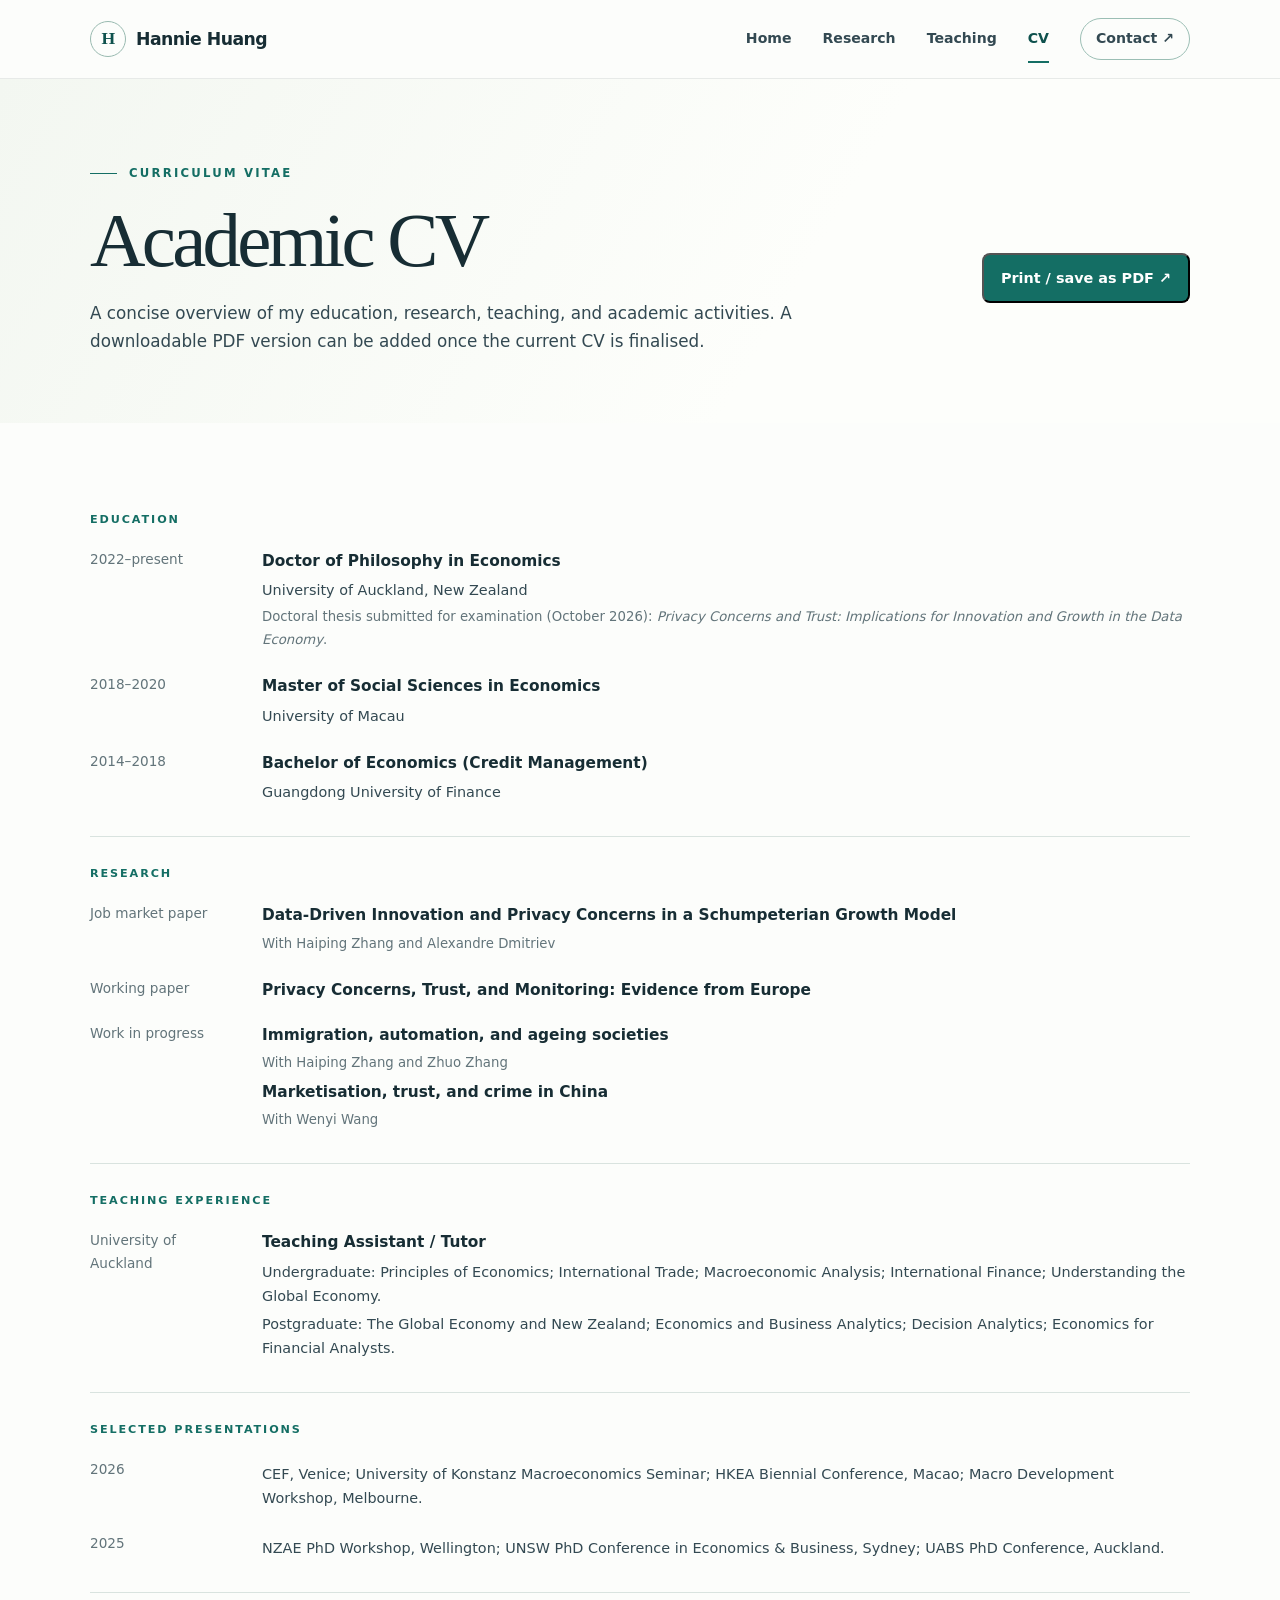
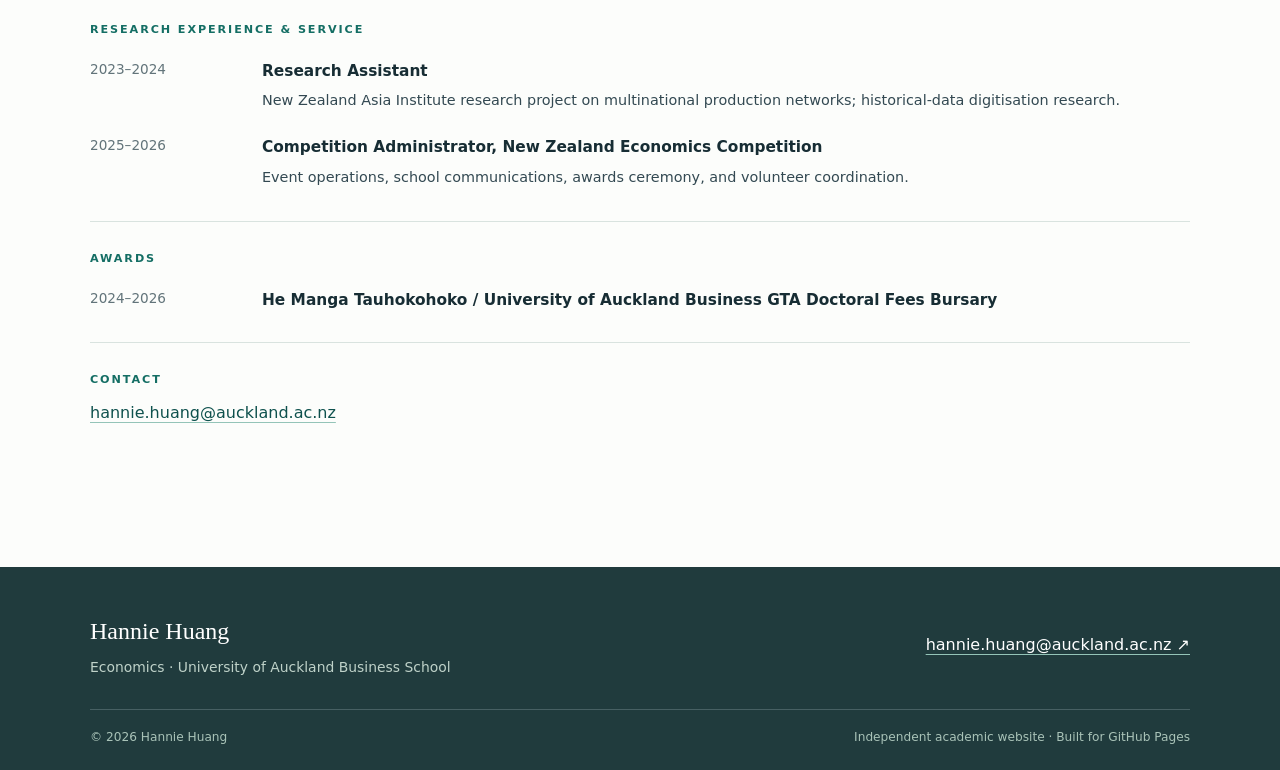
==== cv.html @ b25e2229 "Add files via upload" ====
<!doctype html>
<html lang="en"><head><meta charset="utf-8"><meta name="viewport" content="width=device-width, initial-scale=1">
<meta name="description" content="Academic CV of Hannie Huang, PhD candidate in Economics at the University of Auckland."><meta name="theme-color" content="#fcfdfb">
<meta property="og:title" content="Academic CV | Hannie Huang"><meta property="og:description" content="Academic CV of Hannie Huang, PhD candidate in Economics at the University of Auckland."><meta property="og:type" content="website">
<link rel="icon" href="assets/favicon.svg" type="image/svg+xml"><link rel="stylesheet" href="assets/site.css">
<title>Academic CV | Hannie Huang</title></head>
<body><a class="skip-link" href="#main">Skip to content</a>
<header class="site-header"><div class="container header-inner"><a class="brand" href="index.html" aria-label="Hannie Huang homepage"><span class="brand-mark" aria-hidden="true">H</span> Hannie Huang</a>
<button class="menu-toggle" type="button" aria-expanded="false" aria-controls="mainnav">Menu</button>
<nav class="site-nav" id="mainnav" aria-label="Primary navigation"><a href="index.html">Home</a><a href="research.html">Research</a><a href="teaching.html">Teaching</a><a href="cv.html" aria-current="page">CV</a><a class="nav-contact" href="mailto:hannie.huang@auckland.ac.nz">Contact ↗</a></nav></div></header>
<main id="main">
<section class="page-hero"><div class="container"><div class="eyebrow">Curriculum vitae</div><div class="cv-header-row"><div><h1>Academic CV</h1><p>A concise overview of my education, research, teaching, and academic activities. A downloadable PDF version can be added once the current CV is finalised.</p></div><button class="btn btn-primary no-print" type="button" onclick="window.print()">Print / save as PDF ↗</button></div></div></section>
<div class="container content-shell"><section class="cv-block"><span class="kicker">Education</span><div class="cv-entry"><div class="cv-date">2022–present</div><div><strong>Doctor of Philosophy in Economics</strong><p>University of Auckland, New Zealand</p><p class="small">Doctoral thesis submitted for examination (October 2026): <em>Privacy Concerns and Trust: Implications for Innovation and Growth in the Data Economy</em>.</p></div></div>
<div class="cv-entry"><div class="cv-date">2018–2020</div><div><strong>Master of Social Sciences in Economics</strong><p>University of Macau</p></div></div>
<div class="cv-entry"><div class="cv-date">2014–2018</div><div><strong>Bachelor of Economics (Credit Management)</strong><p>Guangdong University of Finance</p></div></div></section>
<section class="cv-block"><span class="kicker">Research</span><div class="cv-entry"><div class="cv-date">Job market paper</div><div><strong>Data-Driven Innovation and Privacy Concerns in a Schumpeterian Growth Model</strong><p class="small">With Haiping Zhang and Alexandre Dmitriev</p></div></div>
<div class="cv-entry"><div class="cv-date">Working paper</div><div><strong>Privacy Concerns, Trust, and Monitoring: Evidence from Europe</strong></div></div>
<div class="cv-entry"><div class="cv-date">Work in progress</div><div><strong>Immigration, automation, and ageing societies</strong><p class="small">With Haiping Zhang and Zhuo Zhang</p><strong>Marketisation, trust, and crime in China</strong><p class="small">With Wenyi Wang</p></div></div></section>
<section class="cv-block"><span class="kicker">Teaching experience</span><div class="cv-entry"><div class="cv-date">University of Auckland</div><div><strong>Teaching Assistant / Tutor</strong><p>Undergraduate: Principles of Economics; International Trade; Macroeconomic Analysis; International Finance; Understanding the Global Economy.</p><p>Postgraduate: The Global Economy and New Zealand; Economics and Business Analytics; Decision Analytics; Economics for Financial Analysts.</p></div></div></section>
<section class="cv-block"><span class="kicker">Selected presentations</span><div class="cv-entry"><div class="cv-date">2026</div><div><p>CEF, Venice; University of Konstanz Macroeconomics Seminar; HKEA Biennial Conference, Macao; Macro Development Workshop, Melbourne.</p></div></div><div class="cv-entry"><div class="cv-date">2025</div><div><p>NZAE PhD Workshop, Wellington; UNSW PhD Conference in Economics & Business, Sydney; UABS PhD Conference, Auckland.</p></div></div></section>
<section class="cv-block"><span class="kicker">Research experience & service</span><div class="cv-entry"><div class="cv-date">2023–2024</div><div><strong>Research Assistant</strong><p>New Zealand Asia Institute research project on multinational production networks; historical-data digitisation research.</p></div></div><div class="cv-entry"><div class="cv-date">2025–2026</div><div><strong>Competition Administrator, New Zealand Economics Competition</strong><p>Event operations, school communications, awards ceremony, and volunteer coordination.</p></div></div></section>
<section class="cv-block"><span class="kicker">Awards</span><div class="cv-entry"><div class="cv-date">2024–2026</div><div><strong>He Manga Tauhokohoko / University of Auckland Business GTA Doctoral Fees Bursary</strong></div></div></section>
<section class="cv-block"><span class="kicker">Contact</span><p><a href="mailto:hannie.huang@auckland.ac.nz">hannie.huang@auckland.ac.nz</a></p></section></div></main>
<footer class="site-footer"><div class="container"><div class="footer-main"><div><strong>Hannie Huang</strong><p>Economics · University of Auckland Business School</p></div><a href="mailto:hannie.huang@auckland.ac.nz">hannie.huang@auckland.ac.nz ↗</a></div>
<div class="footer-bottom"><span>© <span class="year">2026</span> Hannie Huang</span><span>Independent academic website · Built for GitHub Pages</span></div></div></footer>
<script src="assets/site.js" defer></script></body></html>
---- assets/site.css ----
/* Hannie Huang · Academic website · no remote assets or dependencies */
:root {
  --ink:#172d34;--ink2:#334952;--muted:#62747a;--line:#d9e3df;
  --accent:#146e64;--accent-dark:#0e514d;--accent-pale:#e5f1eb;
  --paper:#fcfdfb;--white:#ffffff;--cream:#f4f6f2;--gold:#cda96c;
  --max:1100px;--radius:14px;
}
*{box-sizing:border-box}
html{scroll-behavior:smooth}
body{margin:0;color:var(--ink);background:var(--paper);font-family:system-ui,-apple-system,"Segoe UI",Roboto,"Helvetica Neue",Arial,sans-serif;line-height:1.67;-webkit-font-smoothing:antialiased}
a{color:var(--accent-dark);text-decoration-color:#94c4b8;text-underline-offset:4px}
a:hover{text-decoration-color:var(--accent-dark)}
button{font:inherit;cursor:pointer} img{max-width:100%;height:auto} ::selection{background:#c9e8dc;color:#12332f}
:focus-visible{outline:3px solid var(--accent);outline-offset:3px}
.container{width:min(calc(100% - 44px),var(--max));margin-inline:auto}
.skip-link{position:absolute;top:-100px;left:20px;z-index:1000;background:#fff;padding:10px 18px}.skip-link:focus{top:15px}
.site-header{position:sticky;top:0;z-index:50;border-bottom:1px solid rgba(23,45,52,.09);background:rgba(252,253,251,.96);backdrop-filter:blur(12px)}
.header-inner{min-height:78px;display:flex;justify-content:space-between;align-items:center;gap:20px}
.brand{display:flex;align-items:center;gap:10px;color:var(--ink);text-decoration:none!important;font-size:1.08rem;font-weight:720;letter-spacing:-.03em;white-space:nowrap}
.brand-mark{width:36px;height:36px;display:grid;place-items:center;border:1px solid #98b9af;border-radius:50%;font-family:Georgia,serif;font-size:1.1rem;color:var(--accent-dark)}
.site-nav{display:flex;align-items:center;gap:31px}
.site-nav a{text-decoration:none;color:var(--ink2);font-size:.88rem;font-weight:550;position:relative}
.site-nav a[aria-current="page"]{color:var(--accent-dark);font-weight:760}
.site-nav a[aria-current="page"]::after{content:"";position:absolute;height:2px;left:0;right:0;bottom:-12px;background:var(--accent)}
.site-nav a:hover{color:var(--accent)}
.nav-contact{border:1px solid #9bbeb4;padding:8px 15px;border-radius:50px!important}
.menu-toggle{display:none;border:1px solid var(--line);color:var(--ink);border-radius:8px;background:transparent;padding:8px 12px}
.eyebrow{display:flex;align-items:center;gap:12px;text-transform:uppercase;letter-spacing:.19em;font-size:.73rem;font-weight:750;color:var(--accent)}
.eyebrow:before{content:"";width:27px;height:1px;background:var(--accent)}
.hero{padding:104px 0 84px;position:relative;overflow:hidden}
.hero-grid{display:grid;grid-template-columns:minmax(0,1.35fr) minmax(280px,.7fr);gap:68px;align-items:center}
.hero h1,.page-hero h1{font-family:Georgia,"Times New Roman",serif;letter-spacing:-.048em;font-weight:500;line-height:1.06}
.hero h1{font-size:clamp(3.5rem,7vw,6.1rem);margin:23px 0 24px}
.hero h1 span{color:var(--accent)}
.hero-lead{font-family:Georgia,"Times New Roman",serif;color:var(--ink2);font-size:clamp(1.16rem,2vw,1.53rem);line-height:1.57;max-width:680px;margin:0 0 22px}
.hero-description{max-width:640px;color:var(--muted);font-size:1rem;margin:0 0 31px}
.actions{display:flex;flex-wrap:wrap;gap:11px}
.btn{display:inline-flex;align-items:center;gap:9px;padding:11px 17px;border-radius:8px;text-decoration:none;font-size:.9rem;font-weight:700;transition:transform .15s,background .15s}
.btn:hover{transform:translateY(-1px)}
.btn-primary{background:var(--accent);color:white!important}
.btn-primary:hover{background:var(--accent-dark)}
.btn-secondary{border:1px solid #b6c9c4;color:var(--ink)!important;background:#fff}
.profile-panel{min-height:360px;border:1px solid #cbded4;border-radius:20px;padding:34px;position:relative;overflow:hidden;background:radial-gradient(circle at 105% 15%,#d3e9df 0,transparent 43%),linear-gradient(160deg,#f2f9f4,#e7efe9 75%,#e1ede5)}
.profile-panel:before{content:"";position:absolute;width:285px;height:285px;border:1px solid #b7d0c4;border-radius:50%;right:-88px;top:-106px;box-shadow:0 0 0 40px rgba(255,255,255,.2),0 0 0 80px rgba(255,255,255,.15)}
.profile-panel:after{content:"";position:absolute;width:160px;height:160px;border:1px solid #b0cdc0;transform:rotate(45deg);bottom:-100px;left:-80px}
.monogram{font-family:Georgia,serif;font-weight:400;letter-spacing:-.09em;font-size:6.7rem;color:#507b6f;line-height:1;margin:32px 0 82px;position:relative;z-index:2}
.profile-label{position:relative;z-index:2;padding-top:18px;border-top:1px solid #b1cbbd;font-size:.76rem;letter-spacing:.12em;text-transform:uppercase;color:#3d655a;font-weight:720}
.profile-text{position:relative;z-index:2;margin:4px 0 0;color:#557368;font-size:.88rem}
.section{padding:71px 0;border-top:1px solid var(--line)}
.section-heading{display:flex;align-items:end;justify-content:space-between;gap:20px;margin-bottom:27px}
.kicker{font-size:.7rem;color:var(--accent);font-weight:780;letter-spacing:.17em;text-transform:uppercase;display:block;margin-bottom:11px}
h2{font-size:clamp(1.65rem,3vw,2.25rem);font-family:Georgia,"Times New Roman",serif;letter-spacing:-.035em;font-weight:500;line-height:1.2;margin:0}
h3{font-size:1.16rem;line-height:1.35;letter-spacing:-.02em;margin:0 0 10px}
p{margin:0 0 17px}.muted{color:var(--muted)}
.inline-link{font-size:.89rem;white-space:nowrap;font-weight:720;text-decoration:none}
.about-grid{display:grid;grid-template-columns:1.15fr .85fr;gap:70px}
.about-copy{font-size:1.04rem;color:var(--ink2)}
.fact-list{margin:0;padding:0;list-style:none}
.fact-list li{padding:13px 0;border-bottom:1px solid var(--line);display:flex;gap:20px;align-items:baseline}
.fact-list strong{font-size:.77rem;text-transform:uppercase;letter-spacing:.08em;width:104px;flex-shrink:0;color:var(--muted)}
.fact-list span{font-size:.92rem;color:var(--ink2)}
.two-col{display:grid;grid-template-columns:1fr 1fr;gap:18px}
.paper-card{border:1px solid var(--line);padding:28px;border-radius:13px;background:var(--white);display:flex;flex-direction:column;min-height:268px;box-shadow:0 7px 24px rgba(18,45,39,.025)}
.paper-card:hover{border-color:#9dc3b5}
.paper-card h3{font-family:Georgia,"Times New Roman",serif;font-size:1.31rem;font-weight:500;letter-spacing:-.026em;margin:13px 0}
.paper-card p{font-size:.91rem;color:var(--muted);margin-bottom:20px}
.paper-card .meta{margin-top:auto;display:flex;justify-content:space-between;align-items:center;gap:14px}
.label{font-size:.68rem;text-transform:uppercase;letter-spacing:.11em;font-weight:760;color:var(--accent)}
.chips{display:flex;flex-wrap:wrap;gap:8px;margin-top:22px}
.chip{display:inline-block;color:#45645b;font-size:.74rem;border:1px solid #cedfd5;border-radius:60px;padding:5px 10px;background:#f4f9f5}
.feature-band{background:#f2f6f1}
.feature-grid{display:grid;grid-template-columns:1fr 1fr;gap:45px}
.feature-item h3{font-family:Georgia,serif;font-weight:500;font-size:1.5rem}
.feature-item p{color:var(--ink2);font-size:.96rem}
.timeline{padding:0;margin:0;list-style:none;max-width:790px}
.timeline li{display:grid;grid-template-columns:84px 1fr;gap:22px;padding:15px 0;border-bottom:1px solid var(--line);font-size:.95rem}
.timeline time{font-size:.85rem;color:var(--accent);font-weight:760}
.site-footer{background:#203b3d;color:#d7e7df;padding:44px 0 22px;margin-top:10px}
.footer-main{display:flex;align-items:center;justify-content:space-between;gap:22px;flex-wrap:wrap;margin-bottom:30px}
.footer-main strong{font-family:Georgia,serif;font-weight:500;font-size:1.5rem;color:white}
.footer-main p{margin:5px 0 0;color:#bfd2c9;font-size:.87rem}
.footer-main a{color:white}
.footer-bottom{border-top:1px solid #476063;padding-top:17px;display:flex;justify-content:space-between;gap:16px;flex-wrap:wrap;font-size:.76rem;color:#a9c3b8}
.page-hero{padding:85px 0 51px;background:linear-gradient(120deg,#f3f7f1,#fdfefb 62%)}
.page-hero h1{font-size:clamp(3.1rem,6vw,4.8rem);margin:16px 0 18px}
.page-hero p{font-size:1.05rem;color:var(--ink2);max-width:750px}
.content-shell{padding:60px 0 85px}
.content-block+.content-block{margin-top:74px}
.section-intro{max-width:780px;color:var(--ink2);font-size:.97rem}
.research-feature{border:1px solid #d4e1d8;border-left:4px solid var(--accent);background:white;padding:30px 34px;border-radius:0 13px 13px 0}
.research-feature h3{font-family:Georgia,serif;font-size:1.55rem;font-weight:500;max-width:800px;margin:10px 0}
.research-feature .authors{font-size:.87rem;color:var(--muted);margin-bottom:17px}
.research-feature p{max-width:840px;color:var(--ink2);font-size:.95rem}
.list-cards{display:grid;gap:16px}
.item-card{padding:25px 27px;border:1px solid var(--line);border-radius:12px;background:white}
.item-card h3{font-family:Georgia,serif;font-weight:500;font-size:1.24rem;margin:9px 0}
.item-card p{font-size:.93rem;color:var(--ink2);margin:0}
.project-stack{display:grid;grid-template-columns:1fr 1fr;gap:18px}
.mini-project{background:#f4f7f3;border:1px solid #e1e8e1;border-radius:12px;padding:25px}
.mini-project p{font-size:.92rem;color:var(--ink2);margin:0}
.bullet-list{margin:17px 0 0;padding-left:22px;color:var(--ink2)}
.bullet-list li{margin:9px 0;padding-left:3px}
.teach-grid{display:grid;grid-template-columns:1fr 1fr;gap:24px}
.course-group{border:1px solid var(--line);border-radius:13px;padding:27px 30px;background:#fff}
.course-group h3{font-family:Georgia,serif;font-size:1.28rem;font-weight:500;margin-bottom:14px}
.course-group ul{padding-left:20px;margin:0;color:var(--ink2)}
.course-group li{margin:10px 0;font-size:.94rem}
.philosophy{display:grid;grid-template-columns:repeat(3,1fr);gap:17px;margin-top:28px}
.philosophy article{background:#f2f7f2;border-radius:10px;padding:23px}
.philosophy strong{display:block;color:var(--accent);font-size:.78rem;letter-spacing:.12em;margin-bottom:12px}
.philosophy h3{font-family:Georgia,serif;font-weight:500}
.philosophy p{font-size:.88rem;color:var(--ink2);margin:0}
.cv-header-row{display:flex;justify-content:space-between;gap:20px;align-items:center}
.cv-block{padding:28px 0;border-top:1px solid var(--line)}
.cv-block:first-of-type{border-top:0}
.cv-entry{display:grid;grid-template-columns:150px 1fr;gap:22px;margin-top:18px}
.cv-date{color:var(--muted);font-size:.85rem}
.cv-entry strong{font-size:.96rem;color:var(--ink)}
.cv-entry p{color:var(--ink2);font-size:.9rem;margin:4px 0}
.cv-entry .small{font-size:.83rem;color:var(--muted)}
.cv-onlyprint{display:block}
@media(max-width:850px){
.hero{padding:68px 0 62px}.hero-grid{grid-template-columns:1fr;gap:36px}.profile-panel{max-width:470px;min-height:260px}.monogram{margin:0 0 36px;font-size:5.5rem}
.about-grid{grid-template-columns:1fr;gap:28px}.two-col,.feature-grid,.teach-grid{grid-template-columns:1fr}
.philosophy{grid-template-columns:1fr}.project-stack{grid-template-columns:1fr}
}
@media(max-width:650px){
.header-inner{min-height:65px}.menu-toggle{display:block}.site-nav{position:absolute;left:0;right:0;top:65px;background:var(--paper);padding:18px 22px 24px;border-bottom:1px solid var(--line);box-shadow:0 14px 18px rgba(23,45,52,.06);display:none;flex-direction:column;align-items:stretch;gap:12px}
.site-nav.open{display:flex}.site-nav a{padding:9px 0}.site-nav a[aria-current="page"]::after{bottom:3px;right:auto;width:29px}.nav-contact{border:0;padding:9px 0!important}
.container{width:min(calc(100% - 32px),var(--max))}.hero h1{font-size:3.5rem}.section{padding:52px 0}.page-hero{padding:58px 0 37px}.content-shell{padding:42px 0 65px}
.section-heading{align-items:start;flex-direction:column;gap:8px}.paper-card,.course-group{padding:23px}.research-feature{padding:23px 20px}.cv-entry{grid-template-columns:1fr;gap:3px}.cv-header-row{align-items:start;flex-direction:column}
}
@media(prefers-reduced-motion:reduce){html{scroll-behavior:auto}*,*:before,*:after{transition:none!important}}
@media print{
.site-header,.site-footer,.no-print,.btn{display:none!important}
body{color:#000;font-size:10pt;background:#fff}.container{width:100%}.page-hero{padding:10px 0 16px;background:none}.page-hero h1{font-size:28pt}.content-shell{padding:0}.cv-block{page-break-inside:avoid;padding:15px 0}.cv-entry{margin-top:10px}.cv-onlyprint{display:block}
a{color:#000;text-decoration:none}
}
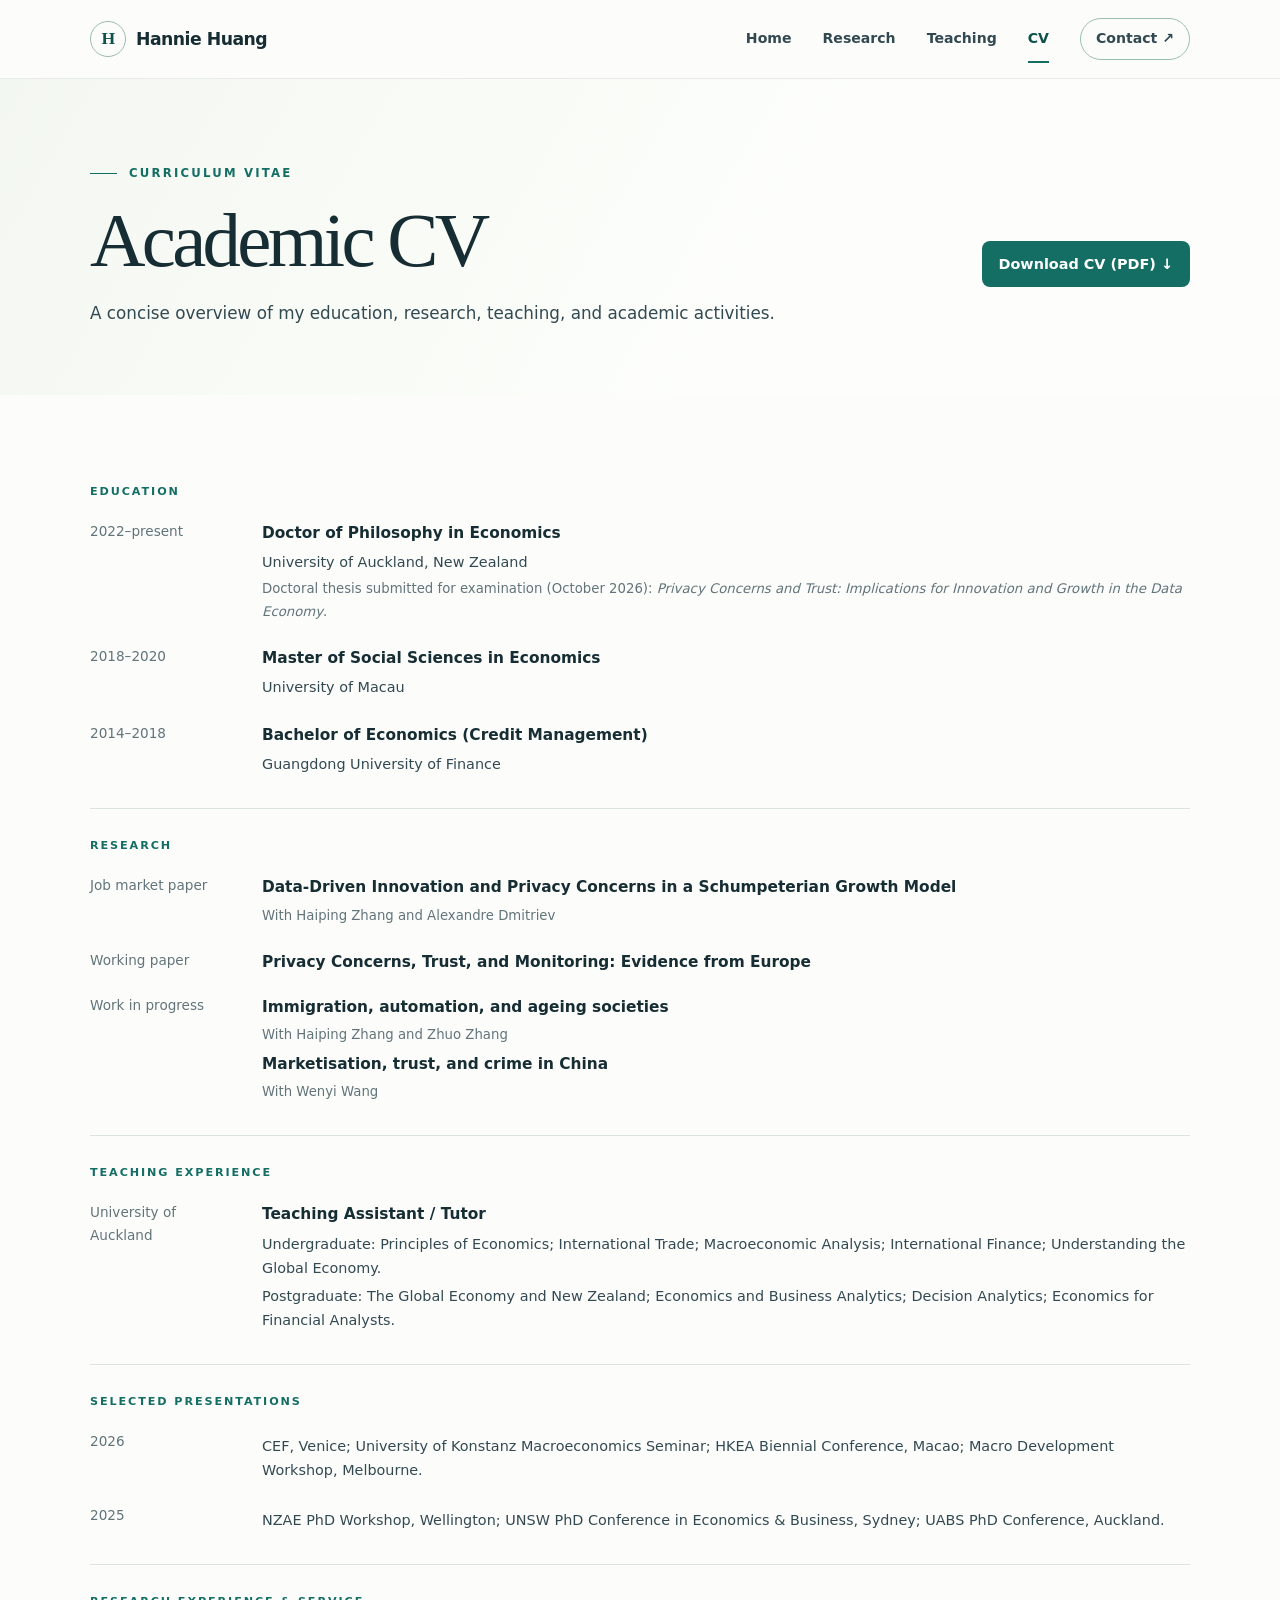
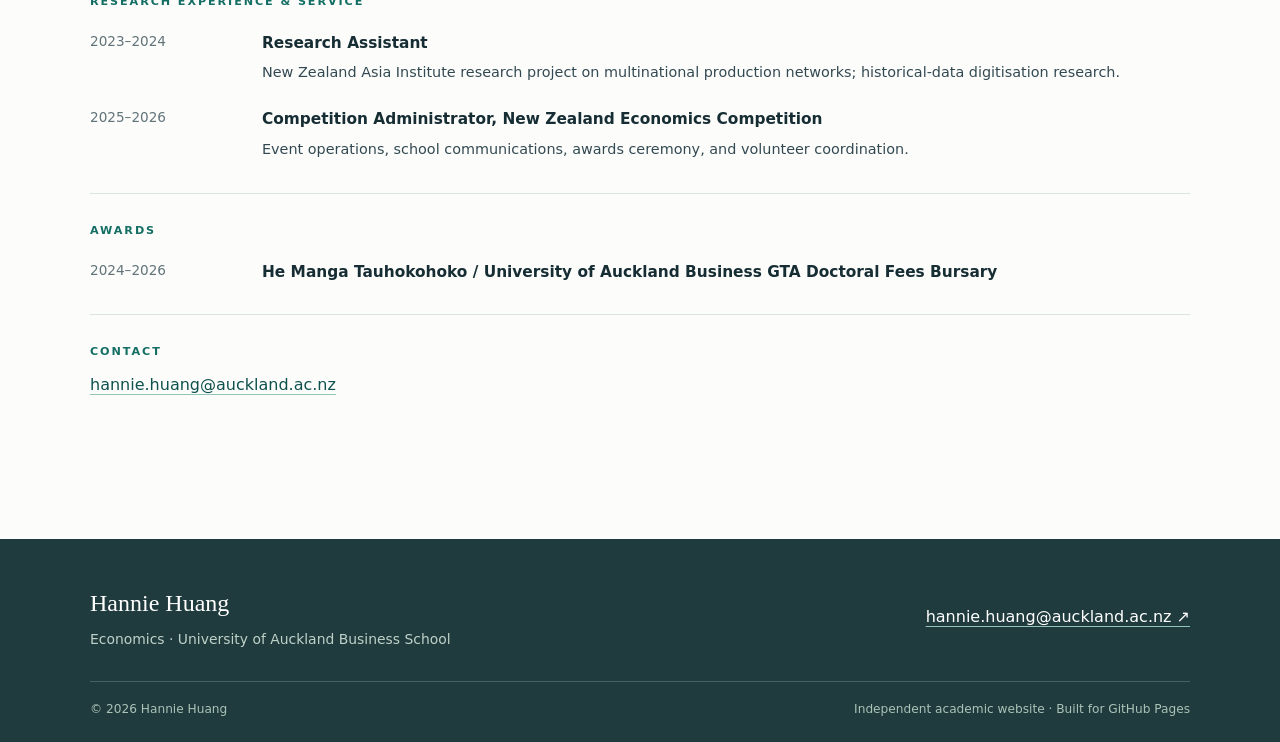
==== commit 0f7e98c5: "cv.html Added a download link for the CV in PDF format." ====
--- a/cv.html
+++ b/cv.html
@@ -9,7 +9,7 @@
 <button class="menu-toggle" type="button" aria-expanded="false" aria-controls="mainnav">Menu</button>
 <nav class="site-nav" id="mainnav" aria-label="Primary navigation"><a href="index.html">Home</a><a href="research.html">Research</a><a href="teaching.html">Teaching</a><a href="cv.html" aria-current="page">CV</a><a class="nav-contact" href="mailto:hannie.huang@auckland.ac.nz">Contact ↗</a></nav></div></header>
 <main id="main">
-<section class="page-hero"><div class="container"><div class="eyebrow">Curriculum vitae</div><div class="cv-header-row"><div><h1>Academic CV</h1><p>A concise overview of my education, research, teaching, and academic activities. A downloadable PDF version can be added once the current CV is finalised.</p></div><button class="btn btn-primary no-print" type="button" onclick="window.print()">Print / save as PDF ↗</button></div></div></section>
+<section class="page-hero"><div class="container"><div class="eyebrow">Curriculum vitae</div><div class="cv-header-row"><div><h1>Academic CV</h1><p>A concise overview of my education, research, teaching, and academic activities.</p></div><a class="btn btn-primary no-print" href="assets/Hannie_Huang_CV.pdf" download="Hannie_Huang_CV.pdf">Download CV (PDF) ↓</a></div></div></section>
 <div class="container content-shell"><section class="cv-block"><span class="kicker">Education</span><div class="cv-entry"><div class="cv-date">2022–present</div><div><strong>Doctor of Philosophy in Economics</strong><p>University of Auckland, New Zealand</p><p class="small">Doctoral thesis submitted for examination (October 2026): <em>Privacy Concerns and Trust: Implications for Innovation and Growth in the Data Economy</em>.</p></div></div>
 <div class="cv-entry"><div class="cv-date">2018–2020</div><div><strong>Master of Social Sciences in Economics</strong><p>University of Macau</p></div></div>
 <div class="cv-entry"><div class="cv-date">2014–2018</div><div><strong>Bachelor of Economics (Credit Management)</strong><p>Guangdong University of Finance</p></div></div></section>
@@ -23,4 +23,4 @@
 <section class="cv-block"><span class="kicker">Contact</span><p><a href="mailto:hannie.huang@auckland.ac.nz">hannie.huang@auckland.ac.nz</a></p></section></div></main>
 <footer class="site-footer"><div class="container"><div class="footer-main"><div><strong>Hannie Huang</strong><p>Economics · University of Auckland Business School</p></div><a href="mailto:hannie.huang@auckland.ac.nz">hannie.huang@auckland.ac.nz ↗</a></div>
 <div class="footer-bottom"><span>© <span class="year">2026</span> Hannie Huang</span><span>Independent academic website · Built for GitHub Pages</span></div></div></footer>
-<script src="assets/site.js" defer></script></body></html>+<script src="assets/site.js" defer></script></body></html>
--- a/assets/site.css
+++ b/assets/site.css
@@ -136,3 +136,24 @@
 body{color:#000;font-size:10pt;background:#fff}.container{width:100%}.page-hero{padding:10px 0 16px;background:none}.page-hero h1{font-size:28pt}.content-shell{padding:0}.cv-block{page-break-inside:avoid;padding:15px 0}.cv-entry{margin-top:10px}.cv-onlyprint{display:block}
 a{color:#000;text-decoration:none}
 }
+
+/* Full-height portrait on homepage */
+.profile-panel .profile-photo {
+  display: block;
+  width: 100%;
+  height: auto;
+  max-height: none;
+  aspect-ratio: auto;
+  object-fit: contain;
+  position: relative;
+  z-index: 2;
+  border-radius: 12px;
+  margin-bottom: 16px;
+}
+
+/* Let the photo card grow with the image */
+.profile-panel {
+  height: auto;
+  max-height: none;
+}
+
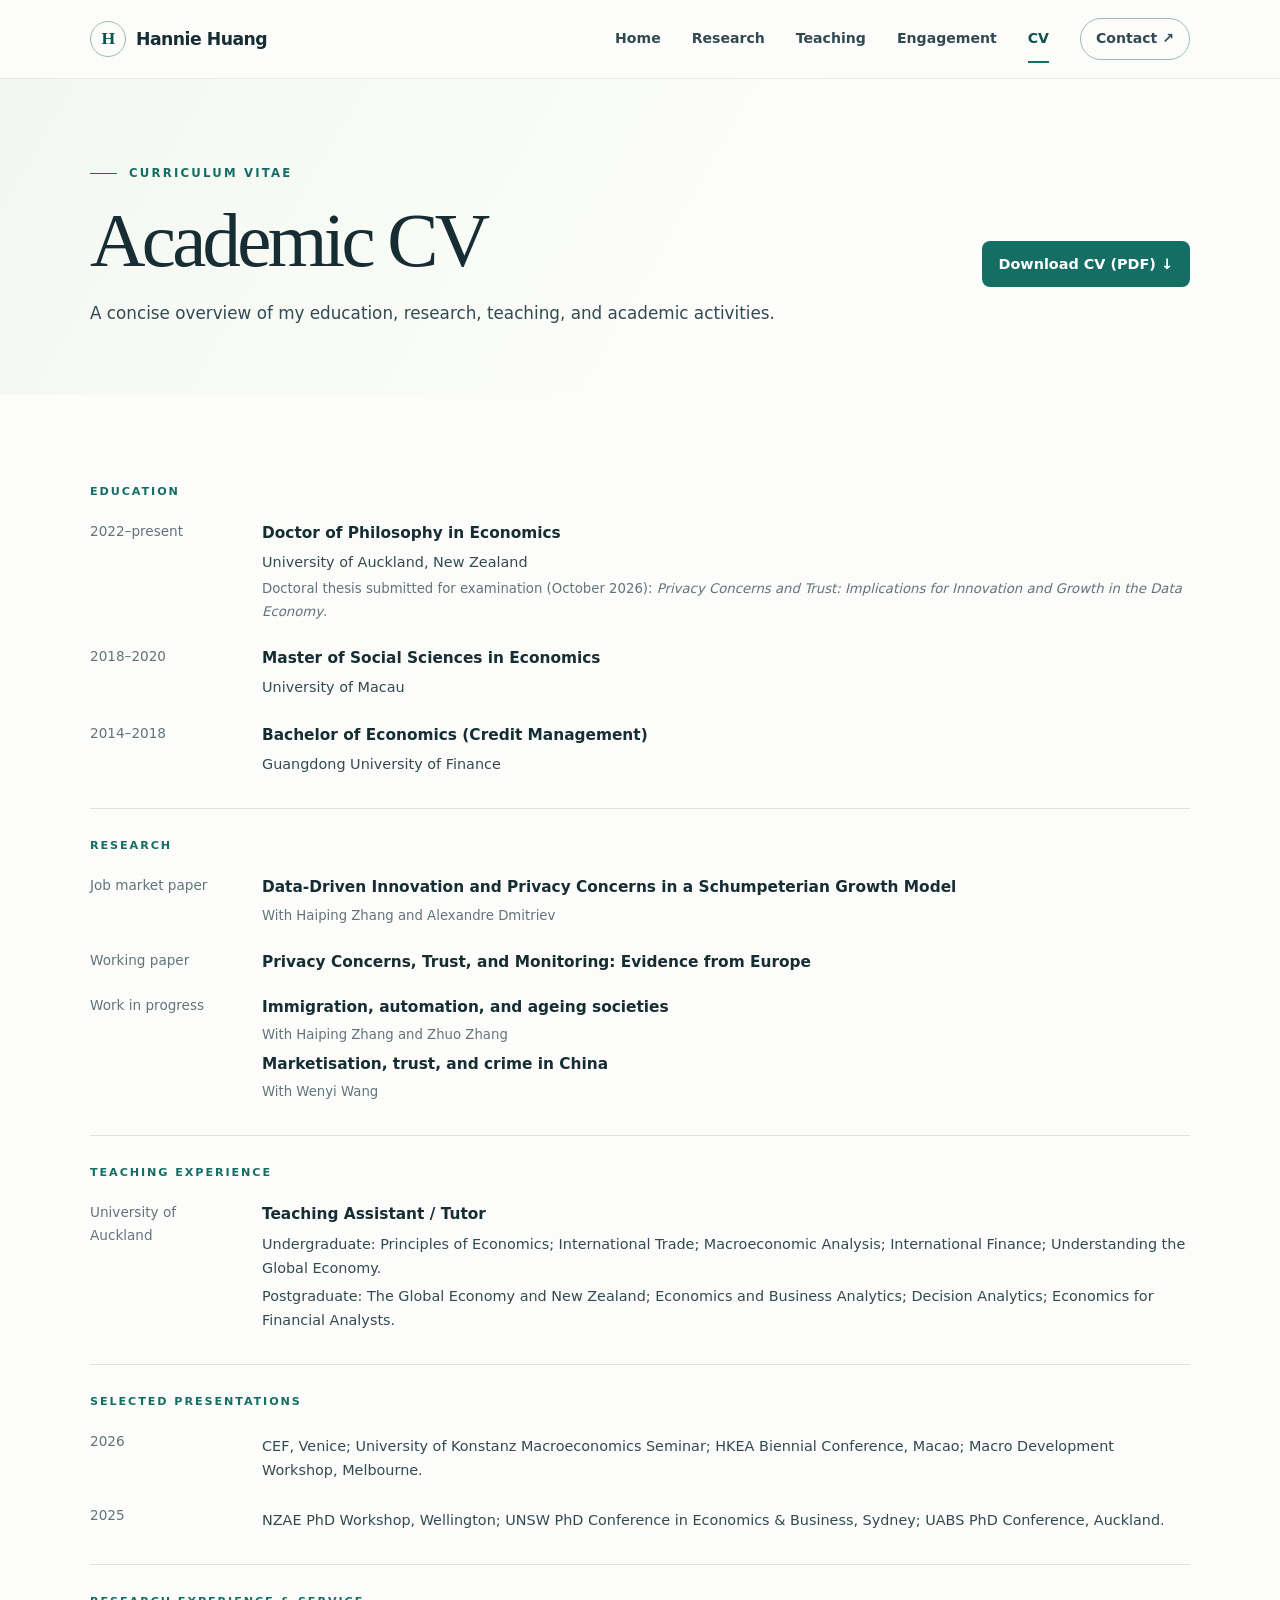
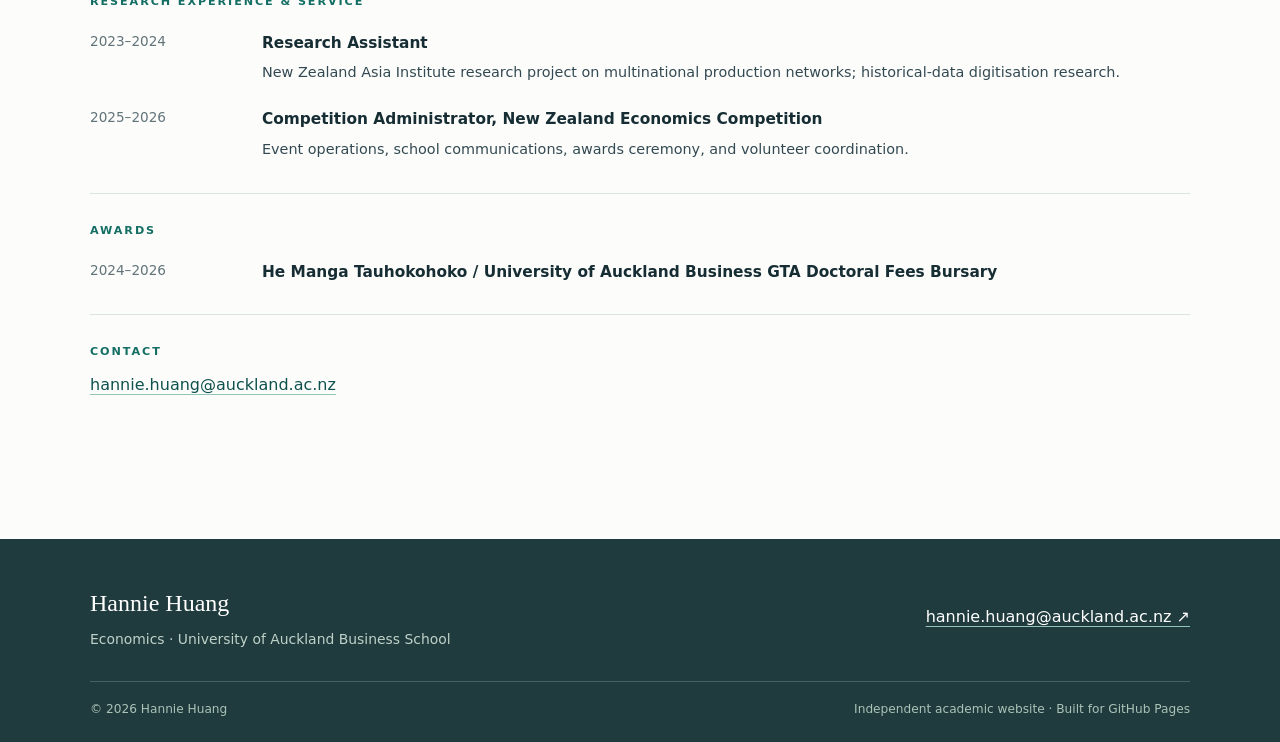
==== commit ce9d6dad: "cv.html Updated navigation links in the CV HTML file to include an Engagement page." ====
--- a/cv.html
+++ b/cv.html
@@ -7,7 +7,7 @@
 <body><a class="skip-link" href="#main">Skip to content</a>
 <header class="site-header"><div class="container header-inner"><a class="brand" href="index.html" aria-label="Hannie Huang homepage"><span class="brand-mark" aria-hidden="true">H</span> Hannie Huang</a>
 <button class="menu-toggle" type="button" aria-expanded="false" aria-controls="mainnav">Menu</button>
-<nav class="site-nav" id="mainnav" aria-label="Primary navigation"><a href="index.html">Home</a><a href="research.html">Research</a><a href="teaching.html">Teaching</a><a href="cv.html" aria-current="page">CV</a><a class="nav-contact" href="mailto:hannie.huang@auckland.ac.nz">Contact ↗</a></nav></div></header>
+<nav class="site-nav" id="mainnav" aria-label="Primary navigation"><a href="index.html">Home</a><a href="research.html">Research</a><a href="teaching.html">Teaching</a><a href="engagement.html">Engagement</a><a href="cv.html" aria-current="page">CV</a><a class="nav-contact" href="mailto:hannie.huang@auckland.ac.nz">Contact ↗</a></nav></div></header>
 <main id="main">
 <section class="page-hero"><div class="container"><div class="eyebrow">Curriculum vitae</div><div class="cv-header-row"><div><h1>Academic CV</h1><p>A concise overview of my education, research, teaching, and academic activities.</p></div><a class="btn btn-primary no-print" href="assets/Hannie_Huang_CV.pdf" download="Hannie_Huang_CV.pdf">Download CV (PDF) ↓</a></div></div></section>
 <div class="container content-shell"><section class="cv-block"><span class="kicker">Education</span><div class="cv-entry"><div class="cv-date">2022–present</div><div><strong>Doctor of Philosophy in Economics</strong><p>University of Auckland, New Zealand</p><p class="small">Doctoral thesis submitted for examination (October 2026): <em>Privacy Concerns and Trust: Implications for Innovation and Growth in the Data Economy</em>.</p></div></div>
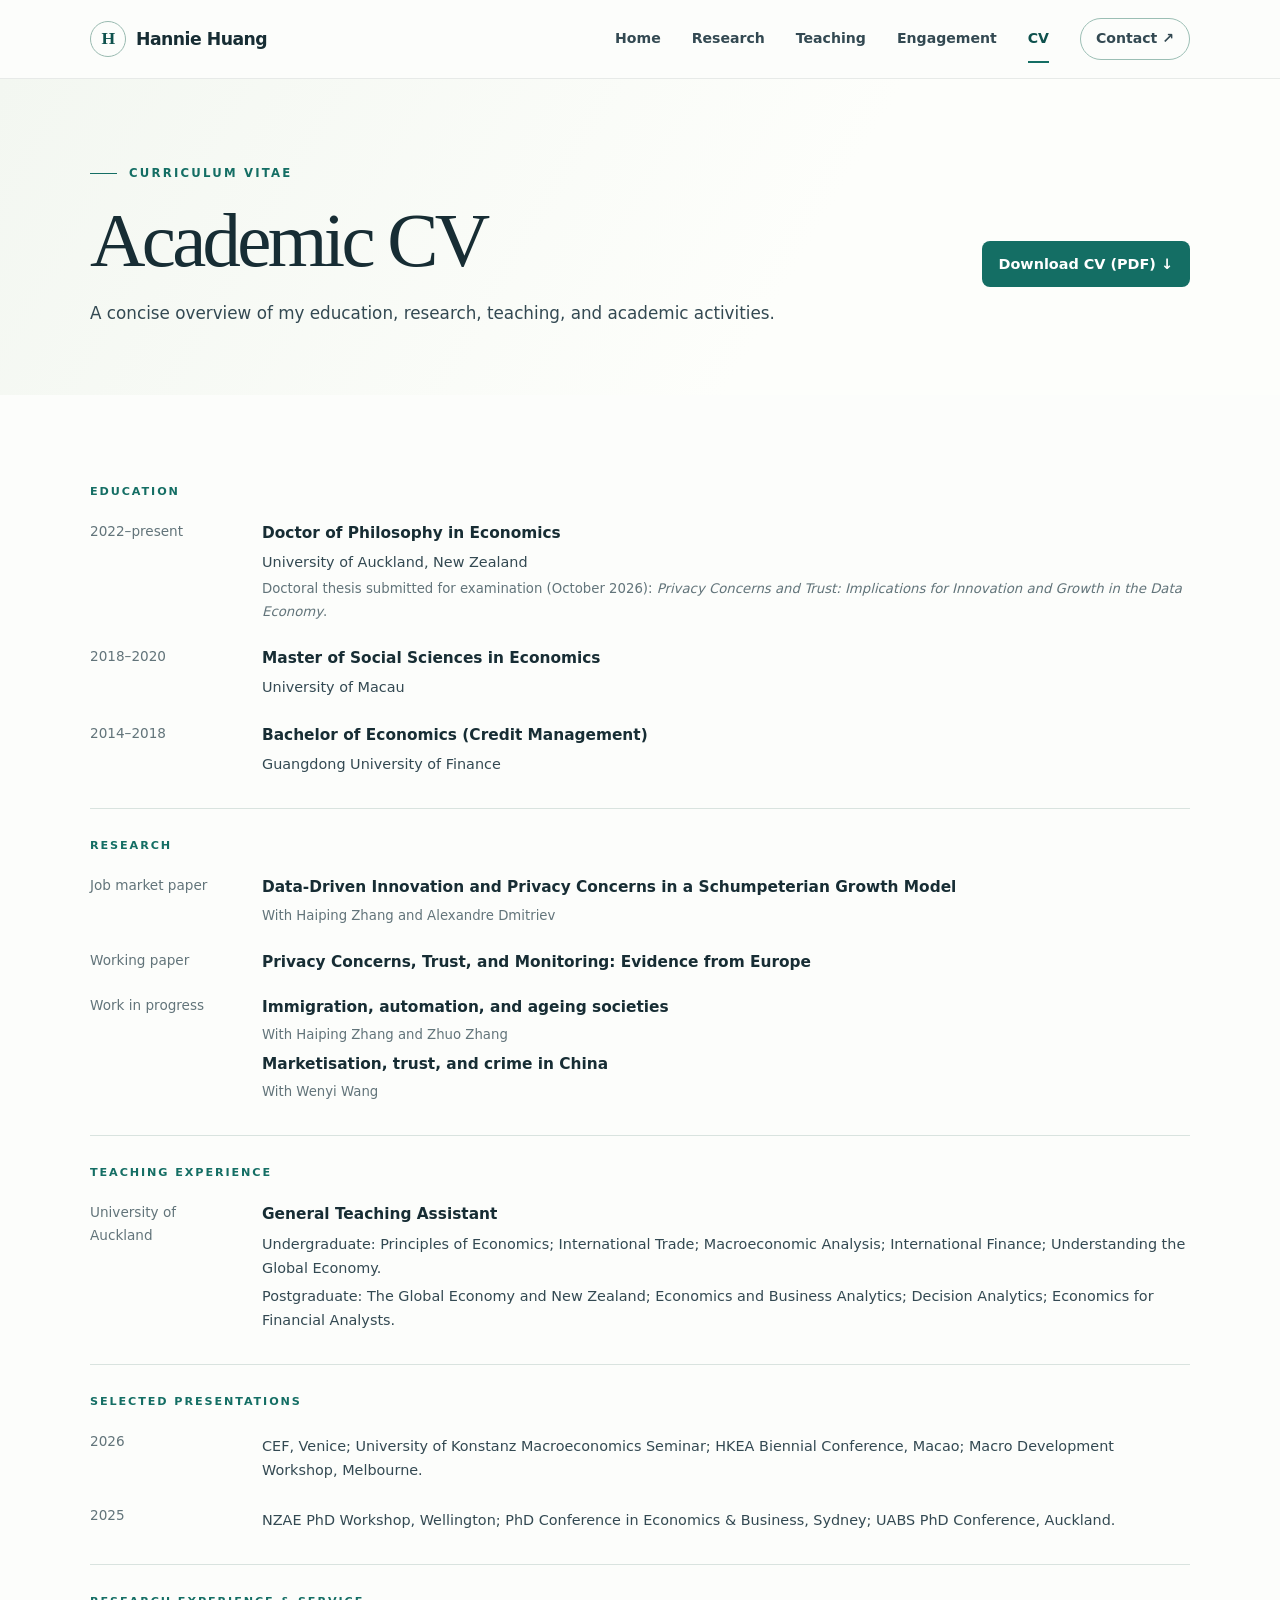
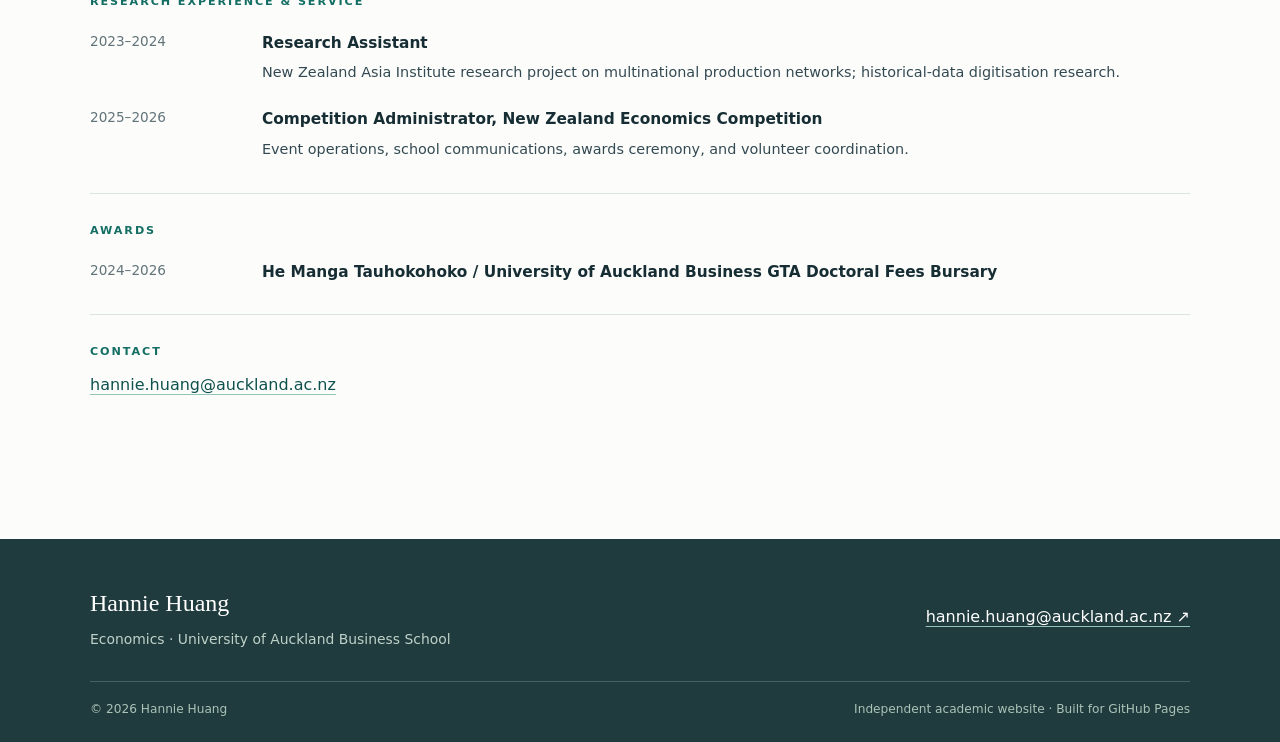
==== commit cfe3d630: "cv.html Updated teaching experience and selected presentations sections." ====
--- a/cv.html
+++ b/cv.html
@@ -16,8 +16,8 @@
 <section class="cv-block"><span class="kicker">Research</span><div class="cv-entry"><div class="cv-date">Job market paper</div><div><strong>Data-Driven Innovation and Privacy Concerns in a Schumpeterian Growth Model</strong><p class="small">With Haiping Zhang and Alexandre Dmitriev</p></div></div>
 <div class="cv-entry"><div class="cv-date">Working paper</div><div><strong>Privacy Concerns, Trust, and Monitoring: Evidence from Europe</strong></div></div>
 <div class="cv-entry"><div class="cv-date">Work in progress</div><div><strong>Immigration, automation, and ageing societies</strong><p class="small">With Haiping Zhang and Zhuo Zhang</p><strong>Marketisation, trust, and crime in China</strong><p class="small">With Wenyi Wang</p></div></div></section>
-<section class="cv-block"><span class="kicker">Teaching experience</span><div class="cv-entry"><div class="cv-date">University of Auckland</div><div><strong>Teaching Assistant / Tutor</strong><p>Undergraduate: Principles of Economics; International Trade; Macroeconomic Analysis; International Finance; Understanding the Global Economy.</p><p>Postgraduate: The Global Economy and New Zealand; Economics and Business Analytics; Decision Analytics; Economics for Financial Analysts.</p></div></div></section>
-<section class="cv-block"><span class="kicker">Selected presentations</span><div class="cv-entry"><div class="cv-date">2026</div><div><p>CEF, Venice; University of Konstanz Macroeconomics Seminar; HKEA Biennial Conference, Macao; Macro Development Workshop, Melbourne.</p></div></div><div class="cv-entry"><div class="cv-date">2025</div><div><p>NZAE PhD Workshop, Wellington; UNSW PhD Conference in Economics & Business, Sydney; UABS PhD Conference, Auckland.</p></div></div></section>
+<section class="cv-block"><span class="kicker">Teaching experience</span><div class="cv-entry"><div class="cv-date">University of Auckland</div><div><strong>General Teaching Assistant </strong><p>Undergraduate: Principles of Economics; International Trade; Macroeconomic Analysis; International Finance; Understanding the Global Economy.</p><p>Postgraduate: The Global Economy and New Zealand; Economics and Business Analytics; Decision Analytics; Economics for Financial Analysts.</p></div></div></section>
+<section class="cv-block"><span class="kicker">Selected presentations</span><div class="cv-entry"><div class="cv-date">2026</div><div><p>CEF, Venice; University of Konstanz Macroeconomics Seminar; HKEA Biennial Conference, Macao; Macro Development Workshop, Melbourne.</p></div></div><div class="cv-entry"><div class="cv-date">2025</div><div><p>NZAE PhD Workshop, Wellington; PhD Conference in Economics & Business, Sydney; UABS PhD Conference, Auckland.</p></div></div></section>
 <section class="cv-block"><span class="kicker">Research experience & service</span><div class="cv-entry"><div class="cv-date">2023–2024</div><div><strong>Research Assistant</strong><p>New Zealand Asia Institute research project on multinational production networks; historical-data digitisation research.</p></div></div><div class="cv-entry"><div class="cv-date">2025–2026</div><div><strong>Competition Administrator, New Zealand Economics Competition</strong><p>Event operations, school communications, awards ceremony, and volunteer coordination.</p></div></div></section>
 <section class="cv-block"><span class="kicker">Awards</span><div class="cv-entry"><div class="cv-date">2024–2026</div><div><strong>He Manga Tauhokohoko / University of Auckland Business GTA Doctoral Fees Bursary</strong></div></div></section>
 <section class="cv-block"><span class="kicker">Contact</span><p><a href="mailto:hannie.huang@auckland.ac.nz">hannie.huang@auckland.ac.nz</a></p></section></div></main>
